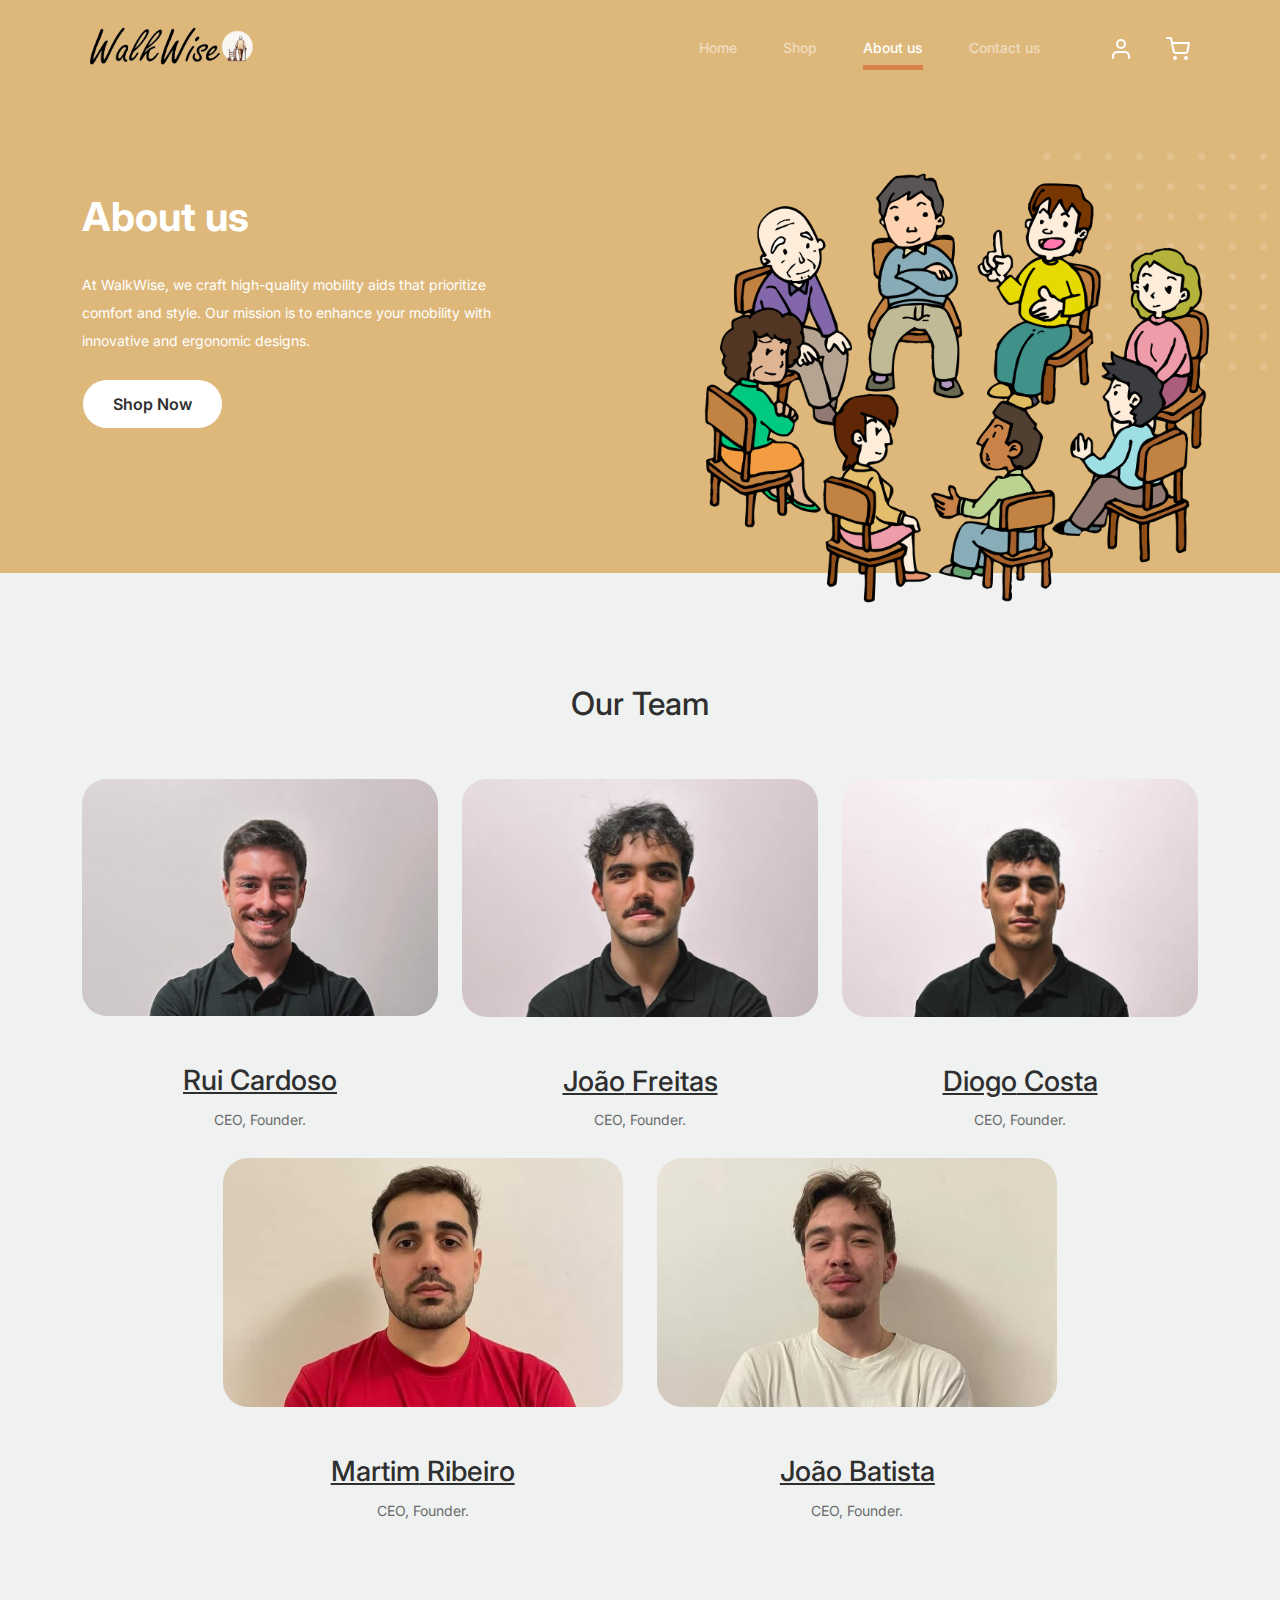
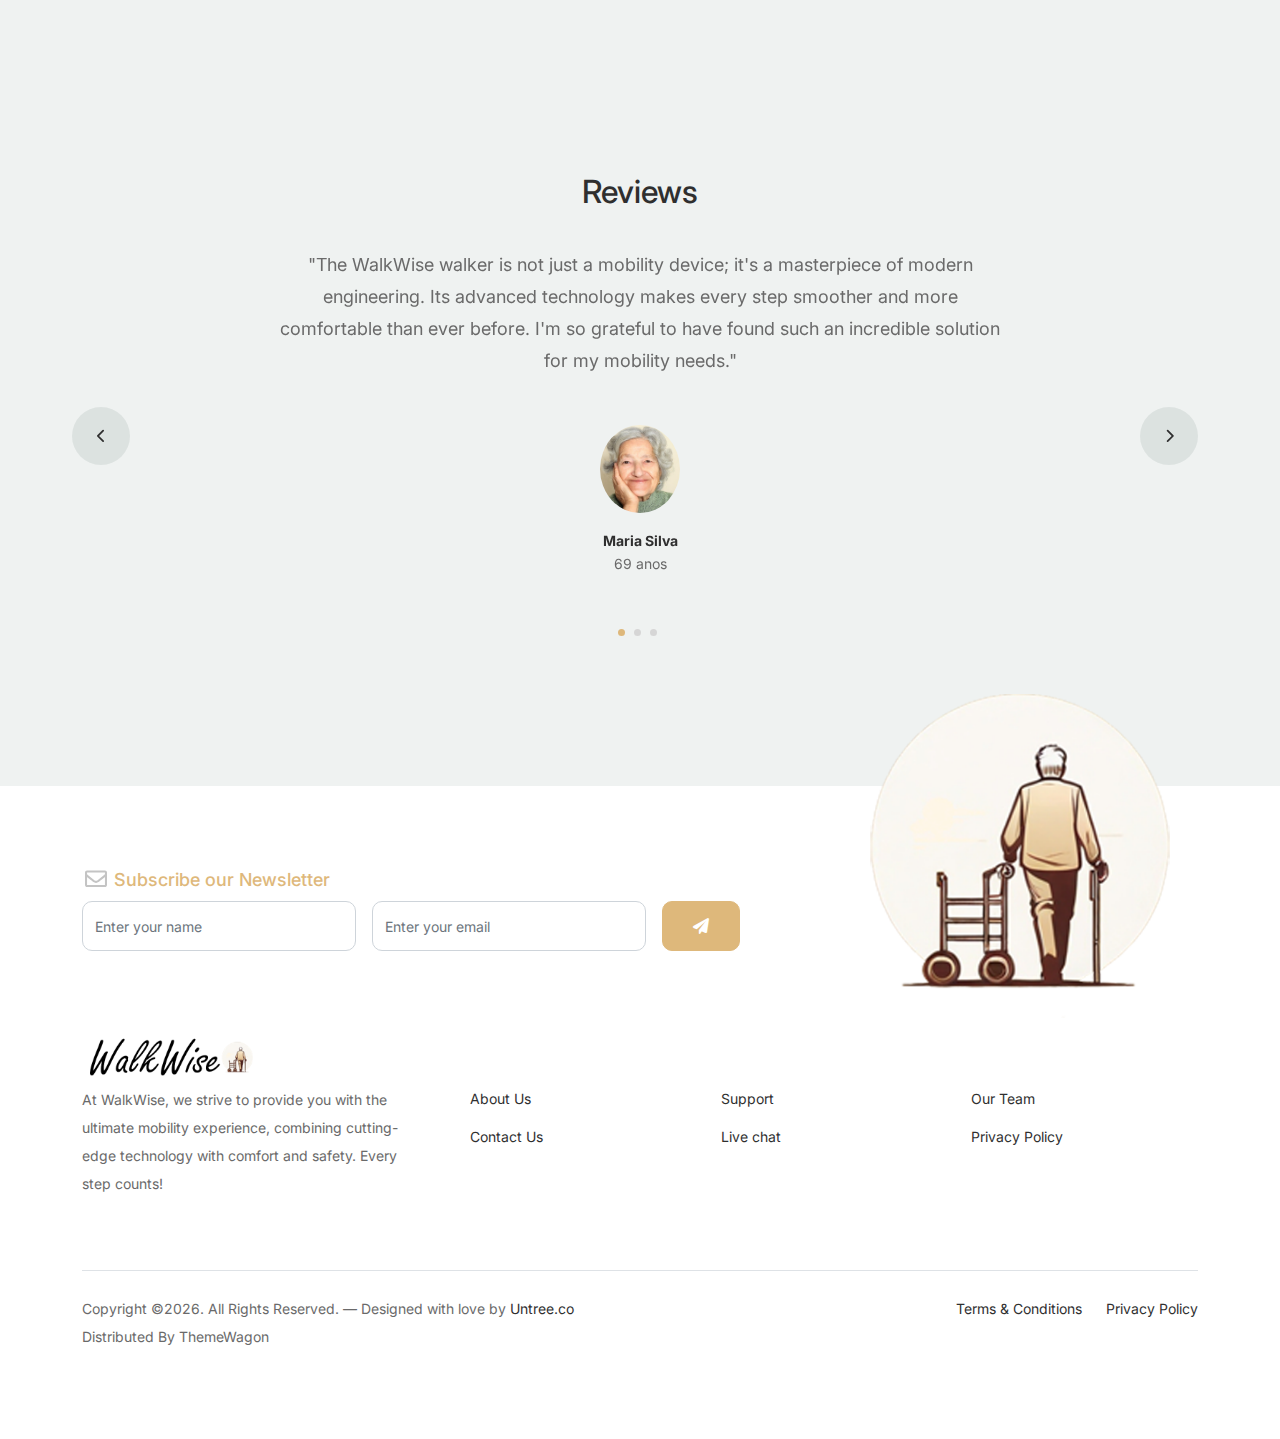
==== about.html @ 3a0f6b41 "All website code" ====
<!-- /*
* Bootstrap 5
* Template Name: Furni
* Template Author: Untree.co
* Template URI: https://untree.co/
* License: https://creativecommons.org/licenses/by/3.0/
*/ -->
<!doctype html>
<html lang="en">
<head>
  <meta charset="utf-8">
  <meta name="viewport" content="width=device-width, initial-scale=1, shrink-to-fit=no">
  <meta name="author" content="Untree.co">
  <link rel="shortcut icon" href="favicon.png">

  <meta name="description" content="" />
  <meta name="keywords" content="bootstrap, bootstrap4" />

		<!-- Bootstrap CSS -->
		<link href="css/bootstrap.min.css" rel="stylesheet">
		<link href="https://cdnjs.cloudflare.com/ajax/libs/font-awesome/6.0.0-beta3/css/all.min.css" rel="stylesheet">
		<link href="css/tiny-slider.css" rel="stylesheet">
		<link href="css/style.css" rel="stylesheet">
		<title>WalkWise</title>
	</head>

	<body>

		<!-- Start Header/Navigation -->
		<nav class="custom-navbar navbar navbar navbar-expand-md navbar-dark bg-dark" arial-label="Furni navigation bar">

			<div class="container">
				<a class="navbar-brand d-flex align-items-center" href="index.html">
					<img src="images/Logo_PEM_mini_sem_bg.png" class="navbar-brand-image img-fluid" style="max-width: 500px; height: 45px;" >
				</a>

				<button class="navbar-toggler" type="button" data-bs-toggle="collapse" data-bs-target="#navbarsFurni" aria-controls="navbarsFurni" aria-expanded="false" aria-label="Toggle navigation">
					<span class="navbar-toggler-icon"></span>
				</button>

				<div class="collapse navbar-collapse" id="navbarsFurni">
					<ul class="custom-navbar-nav navbar-nav ms-auto mb-2 mb-md-0">
						<li class="nav-item ">
							<a class="nav-link" href="index.html">Home</a>
						</li>
						<li><a class="nav-link" href="shop.html">Shop</a></li>
						<li class="active"><a class="nav-link" href="about.html">About us</a></li>
			
			
						<li><a class="nav-link" href="contact.html">Contact us</a></li>
					</ul>

					<ul class="custom-navbar-cta navbar-nav mb-2 mb-md-0 ms-5">
						<li><a class="nav-link" href="#"><img src="images/user.svg"></a></li>
						<li><a class="nav-link" href="cart.html"><img src="images/cart.svg"></a></li>
					</ul>
				</div>
			</div>
				
		</nav>
		<!-- End Header/Navigation -->

		<!-- Start Hero Section -->
			<div class="hero">
				<div class="container">
					<div class="row justify-content-between">
						<div class="col-lg-5">
							<div class="intro-excerpt">
								<h1>About us</h1>
								<p class="mb-4">At WalkWise, we craft high-quality mobility aids that prioritize comfort and style. Our mission is to enhance your mobility with innovative and ergonomic designs.</p>
								<p><a href="shop.html" class="btn btn-secondary me-2">Shop Now</a></p>
							</div>
						</div>
						<div class="col-lg-7">
							<div class="hero-img-wrap">
								<img src="images/pessoasaboutus.png" class="img-fluid" style="width: 550px; margin-left: 125px;">
							</div>
						</div>
					</div>
				</div>
			</div>
		<!-- End Hero Section -->

		

		<!-- Start Why Choose Us Section -->
		<!-- <div class="why-choose-section">
			<div class="container">
				<div class="row justify-content-between align-items-center">
					<div class="col-lg-6">
						<h2 class="section-title">Why Choose Us</h2>
						<p>Donec vitae odio quis nisl dapibus malesuada. Nullam ac aliquet velit. Aliquam vulputate velit imperdiet dolor tempor tristique.</p>

						<div class="row my-5">
							<div class="col-6 col-md-6">
								<div class="feature">
									<div class="icon">
										<img src="images/truck.svg" alt="Image" class="imf-fluid">
									</div>
									<h3>Tecnologia Avançada</h3>
									<p>Os nossos sistemas apresentam inovações para suporte superior e uso fácil.</p>
								</div>
							</div>

							<div class="col-6 col-md-6">
								<div class="feature">
									<div class="icon">
										<img src="images/bag.svg" alt="Image" class="imf-fluid">
									</div>
									<h3>Conforto Superior</h3>
									<p>Design ergonômico que garante máximo conforto e segurança em cada passo.</p>
								</div>
							</div>

							<div class="col-6 col-md-6">
								<div class="feature">
									<div class="icon">
										<img src="images/support.svg" alt="Image" class="imf-fluid">
									</div>
									<h3>Estilo e Elegância</h3>
									<p> Produtos com um acabamento sofisticado que combinam funcionalidade com estética.</p>
								</div>
							</div>

							<div class="col-6 col-md-6">
								<div class="feature">
									<div class="icon">
										<img src="images/return.svg" alt="Image" class="imf-fluid">
									</div>
									<h3>Qualidade e Durabilidade</h3>
									<p>Materiais de alta qualidade para garantir um produto duradouro e confiável.
									</p>
								</div>
							</div>

						</div>
					</div>

					<div class="col-lg-5">
						<div class="img-wrap">
							<img src="images/why-choose-us-img.jpg" alt="Image" class="img-fluid">
						</div>
					</div>

				</div> -->
			<!-- </div>
		</div> -->
		<!-- End Why Choose Us Section -->

		<!-- Start Team Section -->
		
		<div class="untree_co-section">
			<div class="container">

				<div class="row mb-5">
					<div class="col-lg-5 mx-auto text-center">
						<h2 class="section-title">Our Team</h2>
					</div>
				</div>

				<div class="row justify-content-center">

					<!-- Start Column 1 -->
					<div class="col-8 col-md-6 col-lg-4 mb-5 mb-md-0 text-center">
						<img src="images/members/cotrimteste.jpg" class="img-fluid mb-5" style="border-radius: 25px; width: 400px;">
						<h3 clas><a href="#"><span class="">Rui</span> Cardoso</a></h3>
						<span class="d-block position mb-4">CEO, Founder.</span>
					</div> 
					<!-- End Column 1 -->
				
					<!-- Start Column 2 -->
					<div class="col-8 col-md-6 col-lg-4 mb-5 mb-md-0 text-center">
						<img src="images/members/joaoteste.jpg" class="img-fluid mb-5" style="border-radius: 25px; width: 400px;  ">
						<h3 clas><a href="#"><span class="">João</span> Freitas</a></h3>
						<span class="d-block position mb-4">CEO, Founder.</span>
					</div> 
					<!-- End Column 2 -->
				
					<!-- Start Column 3 -->
					<div class="col-8 col-md-6 col-lg-4 mb-5 mb-md-0 text-center">
						<img src="images/members/bernardoteste.jpg" class="img-fluid mb-5" style="border-radius: 25px; width: 400px;  ">
						<h3 clas><a href="#"><span class="">Diogo</span> Costa</a></h3>
						<span class="d-block position mb-4">CEO, Founder.</span>
					</div>
					<!-- End Column 3 -->
				
				</div>
				
					<!-- End Column 3 -->

					<!-- Start Column 4 -->
					<!-- <div class="col-12 col-md-6 col-lg-3 mb-5 mb-md-0">
						<img src="images/person_4.jpg" class="img-fluid mb-5">

						<h3 clas><a href="#"><span class="">Kathryn</span> Ryan</a></h3>
            <span class="d-block position mb-4">CEO, Founder, Atty.</span>
            <p>Separated they live in.
            Separated they live in Bookmarksgrove right at the coast of the Semantics, a large language ocean.</p>
            <p class="mb-0"><a href="#" class="more dark">Learn More <span class="icon-arrow_forward"></span></a></p> -->

          
					</div> 
					<div class="row justify-content-center">

						<!-- Start Column 1 -->
						<div class="col-8 col-md-6 col-lg-4 mb-5 mb-md-0 text-center">
							<img src="images/members/martinateste2.jpg" class="img-fluid mb-5" style="border-radius: 25px;width: 400px;">
							<h3 clas><a href="#"><span class="">Martim</span> Ribeiro</a></h3>
							<span class="d-block position mb-4">CEO, Founder.</span>
						</div> 
						<!-- End Column 1 -->
					
						<!-- Start Column 2 -->
						<div class="col-8 col-md-6 col-lg-4 mb-5 mb-md-0 text-center">
							<img src="images/members/batistateste.jpg" class="img-fluid mb-5" style="border-radius: 25px;width: 400px;">
							<h3 clas><a href="#"><span class="">João</span> Batista</a></h3>
							<span class="d-block position mb-4">CEO, Founder.</span>
						</div>
						<!-- End Column 2 -->
					
					</div>
			</div>
		</div>
		<!-- End Team Section -->

		

		<!-- Start Testimonial Slider -->
		<div class="testimonial-section before-footer-section">
			<div class="container">
				<div class="row">
					<div class="col-lg-7 mx-auto text-center">
						<h2 class="section-title">Reviews</h2>
					</div>
				</div>

				<div class="row justify-content-center">
					<div class="col-lg-12">
						<div class="testimonial-slider-wrap text-center">

							<div id="testimonial-nav">
								<span class="prev" data-controls="prev"><span class="fa fa-chevron-left"></span></span>
								<span class="next" data-controls="next"><span class="fa fa-chevron-right"></span></span>
							</div>

							<div class="testimonial-slider">
								
								<div class="item">
									<div class="row justify-content-center">
										<div class="col-lg-8 mx-auto">

											<div class="testimonial-block text-center">
												<blockquote class="mb-5">
													
													<p>"The WalkWise walker is not just a mobility device; it's a masterpiece of modern engineering. Its advanced technology makes every step smoother and more comfortable than ever before. I'm so grateful to have found such an incredible solution for my mobility needs."</p>
												</blockquote>

												<div class="author-info">
													<div class="author-pic">
														<img src="images/senhora1test.jpg" alt="Maria Jones" class="img-fluid">
													</div>
													<h3 class="font-weight-bold">Maria Silva</h3>
													<span class="position d-block mb-3">69 anos</span>
												</div>
											</div>

										</div>
									</div>
								</div> 
								<!-- END item -->

								<div class="item">
									<div class="row justify-content-center">
										<div class="col-lg-8 mx-auto">

											<div class="testimonial-block text-center">
												<blockquote class="mb-5">
													<p>&ldquo;As someone who values quality and design, the WalkWise walker has surpassed all my expectations. It's sturdy, stylish, and incredibly functional. I'm truly impressed by the attention to detail and sophistication of this product.&rdquo;</p>
												</blockquote>

												<div class="author-info">
													<div class="author-pic">
														<img src="images/carlostestemunho.png" alt="Maria Jones" class="img-fluid">
													</div>
													<h3 class="font-weight-bold">Carlos Oliveira</h3>
													<span class="position d-block mb-3">75 anos</span>
												</div>
											</div>

										</div>
									</div>
								</div> 
								<!-- END item -->

								<div class="item">
									<div class="row justify-content-center">
										<div class="col-lg-8 mx-auto">

											<div class="testimonial-block text-center">
												<blockquote class="mb-5">
													<p>&ldquo;I purchased the WalkWise walker for my mother and I'm amazed by its advanced technology. Not only is it incredibly comfortable, but it also provides me with an unparalleled sense of security. Now I can enjoy our daily walks without any worries. Thank you, WalkWise!&rdquo;</p>
												</blockquote>

												<div class="author-info">
													<div class="author-pic">
														<img src="images/Elegant Female_edited.jpg" alt="Maria Jones" class="img-fluid">
													</div>
													<h3 class="font-weight-bold">Ana Rodrigues</h3>
													<span class="position d-block mb-3">45 anos</span>
												</div>
											</div>

										</div>
									</div>
								</div> 
								<!-- END item -->

							</div>

						</div>
					</div>
				</div>
			</div>
		</div>
		<!-- End Testimonial Slider -->

		

		<!-- Start Footer Section -->
		<footer class="footer-section">
			<div class="container relative">

				<div class="sofa-img">
					<img src="images/logo imagem.png" alt="Image" class="img-fluid" style="width: 100%; height: auto;">
				  </div>
				  

				<div class="row">
					<div class="col-lg-8">
						<div class="subscription-form">
							<h3 class="d-flex align-items-center"><span class="me-1"><img src="images/envelope-outline.svg" alt="Image" class="img-fluid"></span><span>Subscribe our Newsletter</span></h3>

							<form action="#" class="row g-3">
								<div class="col-auto">
									<input type="text" class="form-control" placeholder="Enter your name">
								</div>
								<div class="col-auto">
									<input type="email" class="form-control" placeholder="Enter your email">
								</div>
								<div class="col-auto">
									<button class="btn btn-primary">
										<span class="fa fa-paper-plane"></span>
									</button>
								</div>
							</form>

						</div>
					</div>
				</div>

				<div class="row g-5 mb-5">
					<div class="col-lg-4" >
						<a class="navbar-brand d-flex align-items-center" href="index.html">
							<img src="images/Logo_PEM_mini_sem_bg.png" class="navbar-brand-image img-fluid" style="max-width: 500px; height: 45px;" >
						</a>
						<p class="mb-4">
							At WalkWise, we strive to provide you with the ultimate mobility experience, combining cutting-edge technology with comfort and safety. Every step counts!</p>

						<!-- <ul class="list-unstyled custom-social">
							<li><a href="#"><span class="fa fa-brands fa-facebook-f"></span></a></li>
							<li><a href="#"><span class="fa fa-brands fa-twitter"></span></a></li>
							<li><a href="#"><span class="fa fa-brands fa-instagram"></span></a></li>
							<li><a href="#"><span class="fa fa-brands fa-linkedin"></span></a></li>
						</ul> -->
					</div>

					<div class="col-lg-8">
						<div class="row links-wrap">
							<div class="col-6 col-sm-6 col-md-4">
								<ul class="list-unstyled">
									<li><a href="#">About Us</a></li>
								
							
									<li><a href="#">Contact Us</a></li>
								</ul>
							</div>

							<div class="col-6 col-sm-6 col-md-4">
								<ul class="list-unstyled">
									<li><a href="#">Support</a></li>
								
									<li><a href="#">Live chat</a></li>
								</ul>
							</div>

							<div class="col-6 col-sm-6 col-md-4">
								<ul class="list-unstyled">
									
									<li><a href="#">Our Team</a></li>
							
									<li><a href="#">Privacy Policy</a></li>
								</ul>
							</div>

							
						</div>
					</div>

				</div>
				<div class="border-top copyright">
					<div class="row pt-4">
						<div class="col-lg-6">
							<p class="mb-2 text-center text-lg-start">Copyright &copy;<script>document.write(new Date().getFullYear());</script>. All Rights Reserved. &mdash; Designed with love by <a href="https://untree.co">Untree.co</a> Distributed By <a hreff="https://themewagon.com">ThemeWagon</a>  <!-- License information: https://untree.co/license/ -->
            </p>
						</div>

						<div class="col-lg-6 text-center text-lg-end">
							<ul class="list-unstyled d-inline-flex ms-auto">
								<li class="me-4"><a href="#">Terms &amp; Conditions</a></li>
								<li><a href="#">Privacy Policy</a></li>
							</ul>
						</div>

					</div>
				</div>

			</div>
		</footer>
		<!-- End Footer Section -->	


		<script src="js/bootstrap.bundle.min.js"></script>
		<script src="js/tiny-slider.js"></script>
		<script src="js/custom.js"></script>
	</body>

</html>
---- css/tiny-slider.css ----
.tns-outer{padding:0 !important}.tns-outer [hidden]{display:none !important}.tns-outer [aria-controls],.tns-outer [data-action]{cursor:pointer}.tns-slider{-webkit-transition:all 0s;-moz-transition:all 0s;transition:all 0s}.tns-slider>.tns-item{-webkit-box-sizing:border-box;-moz-box-sizing:border-box;box-sizing:border-box}.tns-horizontal.tns-subpixel{white-space:nowrap}.tns-horizontal.tns-subpixel>.tns-item{display:inline-block;vertical-align:top;white-space:normal}.tns-horizontal.tns-no-subpixel:after{content:'';display:table;clear:both}.tns-horizontal.tns-no-subpixel>.tns-item{float:left}.tns-horizontal.tns-carousel.tns-no-subpixel>.tns-item{margin-right:-100%}.tns-no-calc{position:relative;left:0}.tns-gallery{position:relative;left:0;min-height:1px}.tns-gallery>.tns-item{position:absolute;left:-100%;-webkit-transition:transform 0s, opacity 0s;-moz-transition:transform 0s, opacity 0s;transition:transform 0s, opacity 0s}.tns-gallery>.tns-slide-active{position:relative;left:auto !important}.tns-gallery>.tns-moving{-webkit-transition:all 0.25s;-moz-transition:all 0.25s;transition:all 0.25s}.tns-autowidth{display:inline-block}.tns-lazy-img{-webkit-transition:opacity 0.6s;-moz-transition:opacity 0.6s;transition:opacity 0.6s;opacity:0.6}.tns-lazy-img.tns-complete{opacity:1}.tns-ah{-webkit-transition:height 0s;-moz-transition:height 0s;transition:height 0s}.tns-ovh{overflow:hidden}.tns-visually-hidden{position:absolute;left:-10000em}.tns-transparent{opacity:0;visibility:hidden}.tns-fadeIn{opacity:1;filter:alpha(opacity=100);z-index:0}.tns-normal,.tns-fadeOut{opacity:0;filter:alpha(opacity=0);z-index:-1}.tns-vpfix{white-space:nowrap}.tns-vpfix>div,.tns-vpfix>li{display:inline-block}.tns-t-subp2{margin:0 auto;width:310px;position:relative;height:10px;overflow:hidden}.tns-t-ct{width:2333.3333333%;width:-webkit-calc(100% * 70 / 3);width:-moz-calc(100% * 70 / 3);width:calc(100% * 70 / 3);position:absolute;right:0}.tns-t-ct:after{content:'';display:table;clear:both}.tns-t-ct>div{width:1.4285714%;width:-webkit-calc(100% / 70);width:-moz-calc(100% / 70);width:calc(100% / 70);height:10px;float:left}

/*# sourceMappingURL=sourcemaps/tiny-slider.css.map */
---- css/style.css ----
/*
* Template Name: UntreeStore
* Template Author: Untree.co
* Author URI: https://untree.co/
* License: https://creativecommons.org/licenses/by/3.0/
*/
@import url("https://fonts.googleapis.com/css2?family=Inter:wght@400;500;600;700;800&display=swap");
body {
  overflow-x: hidden;
  position: relative; }

body {
  font-family: "Inter", sans-serif;
  font-weight: 400;
  line-height: 28px;
  color: #6a6a6a;
  font-size: 14px;
  background-color: #eff2f1; }

a {
  text-decoration: none;
  -webkit-transition: .3s all ease;
  -o-transition: .3s all ease;
  transition: .3s all ease;
  color: #2f2f2f;
  text-decoration: underline; }
  a:hover {
    color: #2f2f2f;
    text-decoration: none; }
  a.more {
    font-weight: 600; }

.custom-navbar {
  background: #DEB87B !important;
  padding-top: 20px;
  padding-bottom: 20px; }
  .custom-navbar .navbar-brand {
    font-size: 32px;
    font-weight: 600; }
    .custom-navbar .navbar-brand > span {
      opacity: .4; }
  .custom-navbar .navbar-toggler {
    border-color: transparent; }
    .custom-navbar .navbar-toggler:active, .custom-navbar .navbar-toggler:focus {
      -webkit-box-shadow: none;
      box-shadow: none;
      outline: none; }
  @media (min-width: 992px) {
    .custom-navbar .custom-navbar-nav li {
      margin-left: 15px;
      margin-right: 15px; } }
  .custom-navbar .custom-navbar-nav li a {
    font-weight: 500;
    color: #ffffff !important;
    opacity: .5;
    -webkit-transition: .3s all ease;
    -o-transition: .3s all ease;
    transition: .3s all ease;
    position: relative; }
    @media (min-width: 768px) {
      .custom-navbar .custom-navbar-nav li a:before {
        content: "";
        position: absolute;
        bottom: 0;
        left: 8px;
        right: 8px;
        background: #D98248;
        height: 5px;
        opacity: 1;
        visibility: visible;
        width: 0;
        -webkit-transition: .15s all ease-out;
        -o-transition: .15s all ease-out;
        transition: .15s all ease-out; } }
    .custom-navbar .custom-navbar-nav li a:hover {
      opacity: 1; }
      .custom-navbar .custom-navbar-nav li a:hover:before {
        width: calc(100% - 16px); }
  .custom-navbar .custom-navbar-nav li.active a {
    opacity: 1; }
    .custom-navbar .custom-navbar-nav li.active a:before {
      width: calc(100% - 16px); }
  .custom-navbar .custom-navbar-cta {
    margin-left: 0 !important;
    -webkit-box-orient: horizontal;
    -webkit-box-direction: normal;
    -ms-flex-direction: row;
    flex-direction: row; }
    @media (min-width: 768px) {
      .custom-navbar .custom-navbar-cta {
        margin-left: 40px !important; } }
    .custom-navbar .custom-navbar-cta li {
      margin-left: 0px;
      margin-right: 0px; }
      .custom-navbar .custom-navbar-cta li:first-child {
        margin-right: 20px; }

.hero {
  background: #DEB87B;
  padding: calc(4rem - 30px) 0 0rem 0; }
  @media (min-width: 768px) {
    .hero {
      padding: calc(4rem - 30px) 0 4rem 0; } }
  @media (min-width: 992px) {
    .hero {
      padding: calc(8rem - 30px) 0 8rem 0; } }
  .hero .intro-excerpt {
    position: relative;
    z-index: 4; }
    @media (min-width: 992px) {
      .hero .intro-excerpt {
        max-width: 450px; } }
  .hero h1 {
    font-weight: 700;
    color: #ffffff;
    margin-bottom: 30px; }
    @media (min-width: 1400px) {
      .hero h1 {
        font-size: 54px; } }
  .hero p {
    color: #ffffff;
  }
    /* margin-botom: 30px;  */
  .hero .hero-img-wrap {
    position: relative; }
    .hero .hero-img-wrap img {
      position: relative;
      top: 0px;
      right: 0px;
      z-index: 2;
      max-width: 780px;
      left: -20px; }
      @media (min-width: 768px) {
        .hero .hero-img-wrap img {
          right: 0px;
          left: -100px; } }
      @media (min-width: 992px) {
        .hero .hero-img-wrap img {
          left: 0px;
          top: -80px;
          position: absolute;
          right: -50px; } }
      @media (min-width: 1200px) {
        .hero .hero-img-wrap img {
          left: 0px;
          top: -80px;
          right: -100px; } }
    .hero .hero-img-wrap:after {
      content: "";
      position: absolute;
      width: 255px;
      height: 217px;
      background-image: url("../images/dots-light.svg");
      background-size: contain;
      background-repeat: no-repeat;
      right: -100px;
      top: -0px; }
      @media (min-width: 1200px) {
        .hero .hero-img-wrap:after {
          top: -40px; } }

.btn {
  font-weight: 600;
  padding: 12px 30px;
  border-radius: 30px;
  color: #ffffff;
  background: #2f2f2f;
  border-color: #2f2f2f; }
  .btn:hover {
    color: #ffffff;
    background: #222222;
    border-color: #222222; }
  .btn:active, .btn:focus {
    outline: none !important;
    -webkit-box-shadow: none;
    box-shadow: none; }
  .btn.btn-primary {
    background: #DEB87B;
    border-color: #DEB87B; }
    .btn.btn-primary:hover {
      background: #D98248;
      border-color: #D98248; }
  .btn.btn-secondary {
    color: #2f2f2f;
    background: #ffffff;
    border-color: #DEB87B; }
    .btn.btn-secondary:hover {
      background: #D98248;
      border-color: #D98248; }
  .btn.btn-white-outline {
    background: transparent;
    border-width: 2px;
    border-color: rgba(255, 255, 255, 0.3); }
    .btn.btn-white-outline:hover {
      border-color: white;
      color: #ffffff; }

.section-title {
  color: #2f2f2f; }

  .product-section {
    padding: 7rem 0; 
  }
  
  .product-section .product-item {
    text-align: center;
    text-decoration: none;
    display: block;
    position: relative;
    padding-bottom: 50px;
    cursor: pointer; 
  }
  
  .product-section .product-item .product-thumbnail {
    margin-bottom: 30px;
    position: relative;
    top: 0;
    -webkit-transition: .3s all ease;
    -o-transition: .3s all ease;
    transition: .3s all ease; 
  }
  
  .product-section .product-item h3 {
    font-weight: 600;
    font-size: 16px; 
  }
  
  .product-section .product-item strong {
    font-weight: 800 !important;
    font-size: 18px !important; 
  }
  
  .product-section .product-item h3, .product-section .product-item strong {
    color: #2f2f2f;
    text-decoration: none; 
  }
  
  .product-section .product-item .icon-cross {
    position: absolute;
    width: 35px;
    height: 35px;
    display: inline-block;
    background: #2f2f2f;
    bottom: 15px;
    left: 50%;
    -webkit-transform: translateX(-50%);
    -ms-transform: translateX(-50%);
    transform: translateX(-50%);
    margin-bottom: -17.5px;
    border-radius: 50%;
    opacity: 0;
    visibility: hidden;
    -webkit-transition: .3s all ease;
    -o-transition: .3s all ease;
    transition: .3s all ease; 
  }
  
  .product-section .product-item .icon-cross img {
    position: absolute;
    left: 50%;
    top: 50%;
    -webkit-transform: translate(-50%, -50%);
    -ms-transform: translate(-50%, -50%);
    transform: translate(-50%, -50%); 
  }
  
  .product-section .product-item:before {
    bottom: 0;
    left: 0;
    right: 0;
    position: absolute;
    content: "";
    background: #dce5e4;
    height: 0%;
    z-index: -1;
    border-radius: 10px;
    -webkit-transition: .3s all ease;
    -o-transition: .3s all ease;
    transition: .3s all ease; 
  }
  
  .product-section .product-item:hover .product-thumbnail {
    top: -25px; 
  }
  
  .product-section .product-item:hover .icon-cross {
    bottom: 0;
    opacity: 1;
    visibility: visible; 
  }
  
  .product-section .product-item:hover:before {
    height: 70%;
    background: rgba(222, 184, 123, 0.8); /* 80% transparency */
  }
  
  
  
  

.why-choose-section {
  padding: 7rem 0; }
  .why-choose-section .img-wrap {
    position: relative; }
    .why-choose-section .img-wrap:before {
      position: absolute;
      content: "";
      width: 255px;
      height: 217px;
      background-image: url("../images/dots-yellow.svg");
      background-repeat: no-repeat;
      background-size: contain;
      -webkit-transform: translate(-40%, -40%);
      -ms-transform: translate(-40%, -40%);
      transform: translate(-40%, -40%);
      z-index: -1; }
    .why-choose-section .img-wrap img {
      border-radius: 20px; }

.feature {
  margin-bottom: 30px; }
  .feature .icon {
    display: inline-block;
    position: relative;
    margin-bottom: 20px; }
    .feature .icon:before {
      content: "";
      width: 33px;
      height: 33px;
      position: absolute;
      background: rgba(59, 93, 80, 0.2);
      border-radius: 50%;
      right: -8px;
      bottom: 0; }
  .feature h3 {
    font-size: 14px;
    color: #2f2f2f; }
  .feature p {
    font-size: 14px;
    line-height: 22px;
    color: #6a6a6a; }

.we-help-section {
  padding: 7rem 0; }
  .we-help-section .imgs-grid {
    display: -ms-grid;
    display: grid;
    /* -ms-grid-columns: (1fr)[27]; */
    grid-template-columns: repeat(27, 1fr);
    position: relative; }
    .we-help-section .imgs-grid:before {
      position: absolute;
      content: "";
      width: 255px;
      height: 217px;
      background-image: url("../images/dots-green.svg");
      background-size: contain;
      background-repeat: no-repeat;
      -webkit-transform: translate(-40%, -40%);
      -ms-transform: translate(-40%, -40%);
      transform: translate(-40%, -40%);
      z-index: -1; }
    .we-help-section .imgs-grid .grid {
      position: relative; }
      .we-help-section .imgs-grid .grid img {
        border-radius: 20px;
        max-width: 100%; }
      .we-help-section .imgs-grid .grid.grid-1 {
        -ms-grid-column: 1;
        -ms-grid-column-span: 18;
        grid-column: 1 / span 18;
        -ms-grid-row: 1;
        -ms-grid-row-span: 27;
        grid-row: 1 / span 27; }
      .we-help-section .imgs-grid .grid.grid-2 {
        -ms-grid-column: 19;
        -ms-grid-column-span: 27;
        grid-column: 19 / span 27;
        -ms-grid-row: 1;
        -ms-grid-row-span: 5;
        grid-row: 1 / span 5;
        padding-left: 20px; }
      .we-help-section .imgs-grid .grid.grid-3 {
        -ms-grid-column: 14;
        -ms-grid-column-span: 16;
        grid-column: 14 / span 16;
        -ms-grid-row: 6;
        -ms-grid-row-span: 27;
        grid-row: 6 / span 27;
        padding-top: 20px; }

.custom-list {
  width: 100%; }
  .custom-list li {
    display: inline-block;
    width: calc(50% - 20px);
    margin-bottom: 12px;
    line-height: 1.5;
    position: relative;
    padding-left: 20px; }
    .custom-list li:before {
      content: "";
      width: 8px;
      height: 8px;
      border-radius: 50%;
      border: 2px solid #DEB87B;
      position: absolute;
      left: 0;
      top: 8px; }

.popular-product {
  padding: 0 0 7rem 0; }
  .popular-product .product-item-sm h3 {
    font-size: 14px;
    font-weight: 700;
    color: #2f2f2f; }
  .popular-product .product-item-sm a {
    text-decoration: none;
    color: #2f2f2f;
    -webkit-transition: .3s all ease;
    -o-transition: .3s all ease;
    transition: .3s all ease; }
    .popular-product .product-item-sm a:hover {
      color: #DEB87B; }
  .popular-product .product-item-sm p {
    line-height: 1.4;
    margin-bottom: 10px;
    font-size: 14px; }
  .popular-product .product-item-sm .thumbnail {
    margin-right: 10px;
    -webkit-box-flex: 0;
    -ms-flex: 0 0 120px;
    flex: 0 0 120px;
    position: relative; }
    .popular-product .product-item-sm .thumbnail:before {
      content: "";
      position: absolute;
      border-radius: 20px;
      background: #dce5e4;
      width: 98px;
      height: 98px;
      top: 50%;
      left: 50%;
      -webkit-transform: translate(-50%, -50%);
      -ms-transform: translate(-50%, -50%);
      transform: translate(-50%, -50%);
      z-index: -1; }

.testimonial-section {
  padding: 3rem 0 7rem 0; }

.testimonial-slider-wrap {
  position: relative; }
  .testimonial-slider-wrap .tns-inner {
    padding-top: 30px; }
  .testimonial-slider-wrap .item .testimonial-block blockquote {
    font-size: 16px; }
    @media (min-width: 768px) {
      .testimonial-slider-wrap .item .testimonial-block blockquote {
        line-height: 32px;
        font-size: 18px; } }
  .testimonial-slider-wrap .item .testimonial-block .author-info .author-pic {
    margin-bottom: 20px; }
    .testimonial-slider-wrap .item .testimonial-block .author-info .author-pic img {
      max-width: 80px;
      border-radius: 50%; }
  .testimonial-slider-wrap .item .testimonial-block .author-info h3 {
    font-size: 14px;
    font-weight: 700;
    color: #2f2f2f;
    margin-bottom: 0; }
  .testimonial-slider-wrap #testimonial-nav {
    position: absolute;
    top: 50%;
    z-index: 99;
    width: 100%;
    display: none; }
    @media (min-width: 768px) {
      .testimonial-slider-wrap #testimonial-nav {
        display: block; } }
    .testimonial-slider-wrap #testimonial-nav > span {
      cursor: pointer;
      position: absolute;
      width: 58px;
      height: 58px;
      line-height: 58px;
      border-radius: 50%;
      background: rgba(59, 93, 80, 0.1);
      color: #2f2f2f;
      -webkit-transition: .3s all ease;
      -o-transition: .3s all ease;
      transition: .3s all ease; }
      .testimonial-slider-wrap #testimonial-nav > span:hover {
        background: #DEB87B;
        color: #ffffff; }
    .testimonial-slider-wrap #testimonial-nav .prev {
      left: -10px; }
    .testimonial-slider-wrap #testimonial-nav .next {
      right: 0; }
  .testimonial-slider-wrap .tns-nav {
    position: absolute;
    bottom: -50px;
    left: 50%;
    -webkit-transform: translateX(-50%);
    -ms-transform: translateX(-50%);
    transform: translateX(-50%); }
    .testimonial-slider-wrap .tns-nav button {
      background: none;
      border: none;
      display: inline-block;
      position: relative;
      width: 0 !important;
      height: 7px !important;
      margin: 2px; }
      .testimonial-slider-wrap .tns-nav button:active, .testimonial-slider-wrap .tns-nav button:focus, .testimonial-slider-wrap .tns-nav button:hover {
        outline: none;
        -webkit-box-shadow: none;
        box-shadow: none;
        background: none; }
      .testimonial-slider-wrap .tns-nav button:before {
        display: block;
        width: 7px;
        height: 7px;
        left: 0;
        top: 0;
        position: absolute;
        content: "";
        border-radius: 50%;
        -webkit-transition: .3s all ease;
        -o-transition: .3s all ease;
        transition: .3s all ease;
        background-color: #d6d6d6; }
      .testimonial-slider-wrap .tns-nav button:hover:before, .testimonial-slider-wrap .tns-nav button.tns-nav-active:before {
        background-color: #DEB87B; }

.before-footer-section {
  padding: 7rem 0 12rem 0 !important; }

.blog-section {
  padding: 7rem 0 12rem 0; }
  .blog-section .post-entry a {
    text-decoration: none; }
  .blog-section .post-entry .post-thumbnail {
    display: block;
    margin-bottom: 20px; }
    .blog-section .post-entry .post-thumbnail img {
      border-radius: 20px;
      -webkit-transition: .3s all ease;
      -o-transition: .3s all ease;
      transition: .3s all ease; }
  .blog-section .post-entry .post-content-entry {
    padding-left: 15px;
    padding-right: 15px; }
    .blog-section .post-entry .post-content-entry h3 {
      font-size: 16px;
      margin-bottom: 0;
      font-weight: 600;
      margin-bottom: 7px; }
    .blog-section .post-entry .post-content-entry .meta {
      font-size: 14px; }
      .blog-section .post-entry .post-content-entry .meta a {
        font-weight: 600; }
  .blog-section .post-entry:hover .post-thumbnail img, .blog-section .post-entry:focus .post-thumbnail img {
    opacity: .7; }

.footer-section {
  padding: 80px 0;
  background: #ffffff; }
  .footer-section .relative {
    position: relative; }
  .footer-section a {
    text-decoration: none;
    color: #2f2f2f;
    -webkit-transition: .3s all ease;
    -o-transition: .3s all ease;
    transition: .3s all ease; }
    .footer-section a:hover {
      color: rgba(47, 47, 47, 0.5); }
  .footer-section .subscription-form {
    margin-bottom: 40px;
    position: relative;
    z-index: 2;
    margin-top: 100px; }
    @media (min-width: 992px) {
      .footer-section .subscription-form {
        margin-top: 0px;
        margin-bottom: 80px; } }
    .footer-section .subscription-form h3 {
      font-size: 18px;
      font-weight: 500;
      color: #DEB87B; }
    .footer-section .subscription-form .form-control {
      height: 50px;
      border-radius: 10px;
      font-family: "Inter", sans-serif; }
      .footer-section .subscription-form .form-control:active, .footer-section .subscription-form .form-control:focus {
        outline: none;
        -webkit-box-shadow: none;
        box-shadow: none;
        border-color: #DEB87B;
        -webkit-box-shadow: 0 1px 4px 0 rgba(0, 0, 0, 0.2);
        box-shadow: 0 1px 4px 0 rgba(0, 0, 0, 0.2); }
      .footer-section .subscription-form .form-control::-webkit-input-placeholder {
        font-size: 14px; }
      .footer-section .subscription-form .form-control::-moz-placeholder {
        font-size: 14px; }
      .footer-section .subscription-form .form-control:-ms-input-placeholder {
        font-size: 14px; }
      .footer-section .subscription-form .form-control:-moz-placeholder {
        font-size: 14px; }
    .footer-section .subscription-form .btn {
      border-radius: 10px !important; }
  .footer-section .sofa-img {
    position: absolute;
    top: -200px;
    z-index: 1;
    right: 0; }
    .footer-section .sofa-img img {
      max-width: 380px; }
  .footer-section .links-wrap {
    margin-top: 0px; }
    @media (min-width: 992px) {
      .footer-section .links-wrap {
        margin-top: 54px; } }
    .footer-section .links-wrap ul li {
      margin-bottom: 10px; }
  .footer-section .footer-logo-wrap .footer-logo {
    font-size: 32px;
    font-weight: 500;
    text-decoration: none;
    color: #DEB87B; }
  .footer-section .custom-social li {
    margin: 2px;
    display: inline-block; }
    .footer-section .custom-social li a {
      width: 40px;
      height: 40px;
      text-align: center;
      line-height: 40px;
      display: inline-block;
      background: #dce5e4;
      color: #DEB87B;
      border-radius: 50%; }
      .footer-section .custom-social li a:hover {
        background: #DEB87B;
        color: #ffffff; }
  .footer-section .border-top {
    border-color: #dce5e4; }
    .footer-section .border-top.copyright {
      font-size: 14px !important; }

.untree_co-section {
  padding: 7rem 0; }

.form-control {
  height: 50px;
  border-radius: 10px;
  font-family: "Inter", sans-serif; }
  .form-control:active, .form-control:focus {
    outline: none;
    -webkit-box-shadow: none;
    box-shadow: none;
    border-color: #DEB87B;
    -webkit-box-shadow: 0 1px 4px 0 rgba(0, 0, 0, 0.2);
    box-shadow: 0 1px 4px 0 rgba(0, 0, 0, 0.2); }
  .form-control::-webkit-input-placeholder {
    font-size: 14px; }
  .form-control::-moz-placeholder {
    font-size: 14px; }
  .form-control:-ms-input-placeholder {
    font-size: 14px; }
  .form-control:-moz-placeholder {
    font-size: 14px; }

.service {
  line-height: 1.5; }
  .service .service-icon {
    border-radius: 10px;
    -webkit-box-flex: 0;
    -ms-flex: 0 0 50px;
    flex: 0 0 50px;
    height: 50px;
    line-height: 50px;
    text-align: center;
    background: #DEB87B;
    margin-right: 20px;
    color: #ffffff; }

textarea {
  height: auto !important; }

.site-blocks-table {
  overflow: auto; }
  .site-blocks-table .product-thumbnail {
    width: 200px; }
  .site-blocks-table .btn {
    padding: 2px 10px; }
  .site-blocks-table thead th {
    padding: 30px;
    text-align: center;
    border-width: 0px !important;
    vertical-align: middle;
    color: rgba(0, 0, 0, 0.8);
    font-size: 18px; }
  .site-blocks-table td {
    padding: 20px;
    text-align: center;
    vertical-align: middle;
    color: rgba(0, 0, 0, 0.8); }
  .site-blocks-table tbody tr:first-child td {
    border-top: 1px solid #DEB87B !important; }
  .site-blocks-table .btn {
    background: none !important;
    color: #000000;
    border: none;
    height: auto !important; }

.site-block-order-table th {
  border-top: none !important;
  border-bottom-width: 1px !important; }

.site-block-order-table td, .site-block-order-table th {
  color: #000000; }

.couponcode-wrap input {
  border-radius: 10px !important; }

.text-primary {
  color: #DEB87B!important; }

.thankyou-icon {
  position: relative;
  color: #DEB87B; }
  .thankyou-icon:before {
    position: absolute;
    content: "";
    width: 50px;
    height: 50px;
    border-radius: 50%;
    }
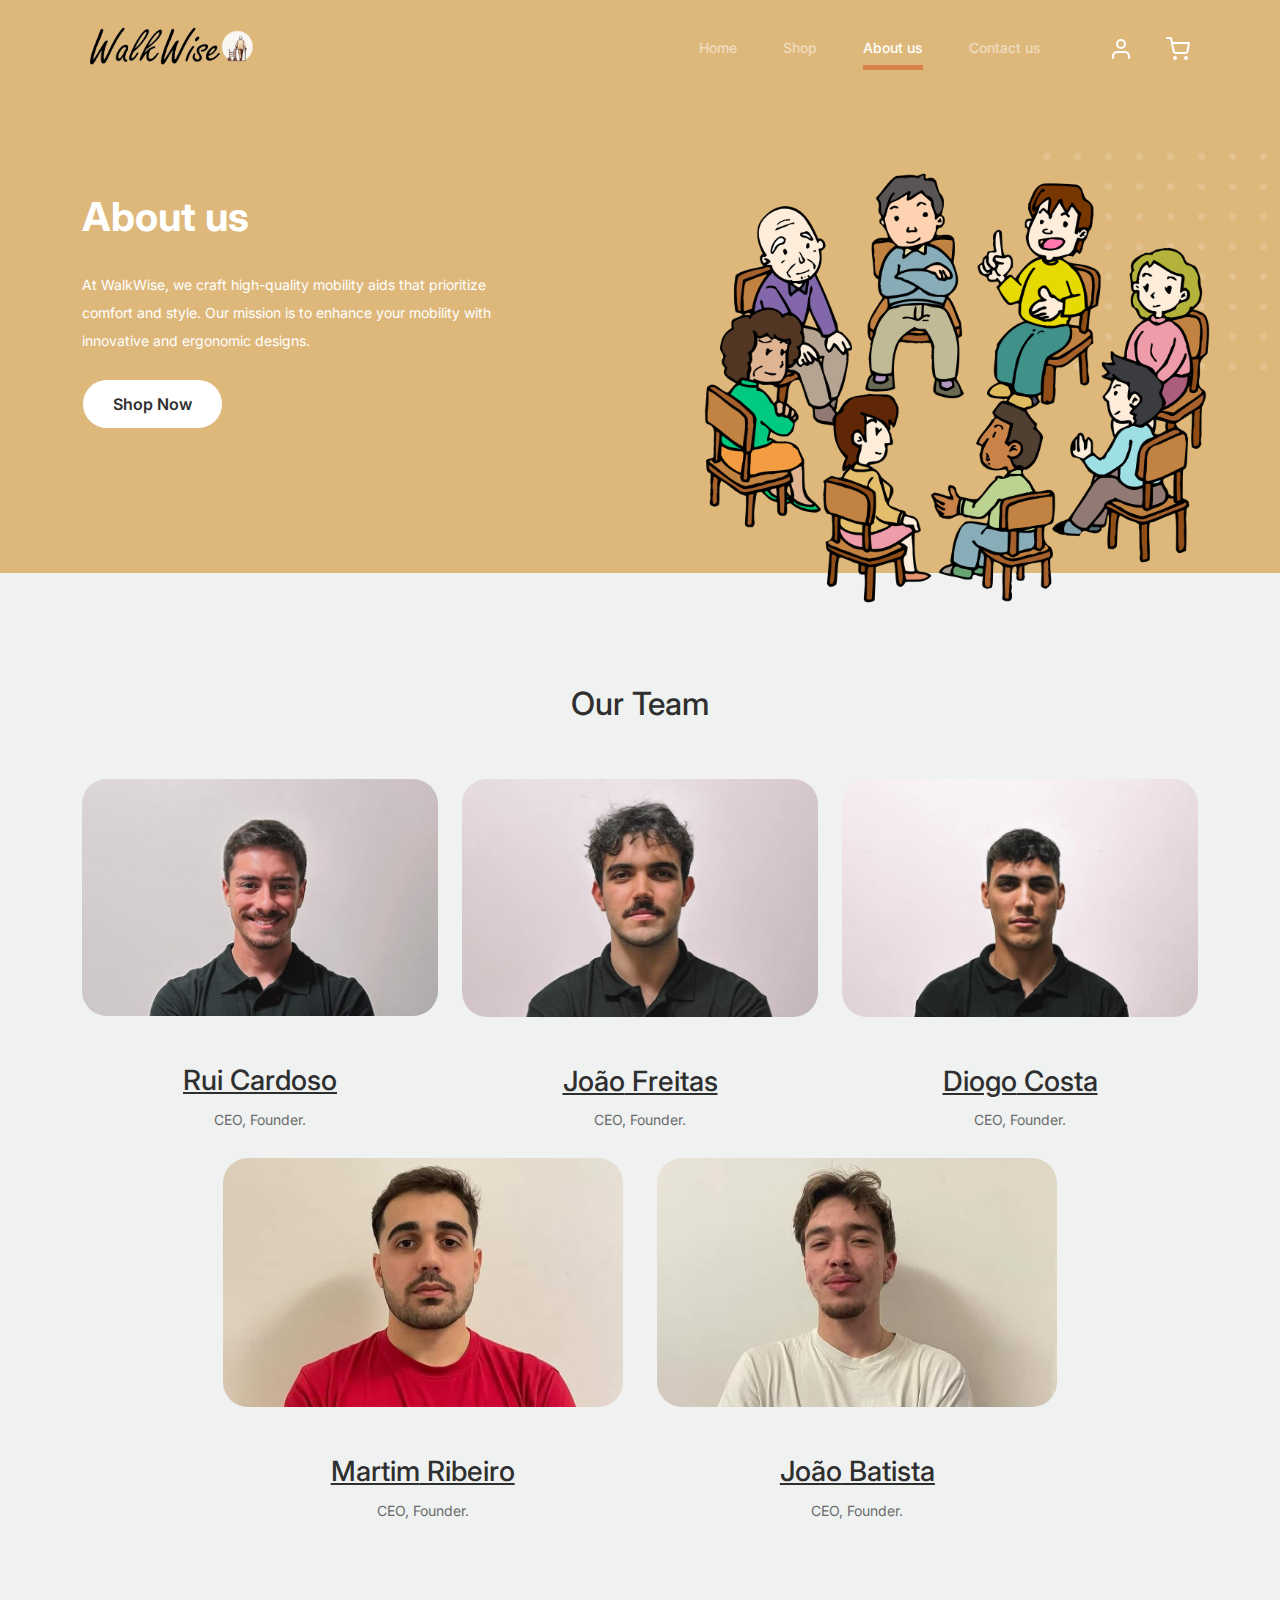
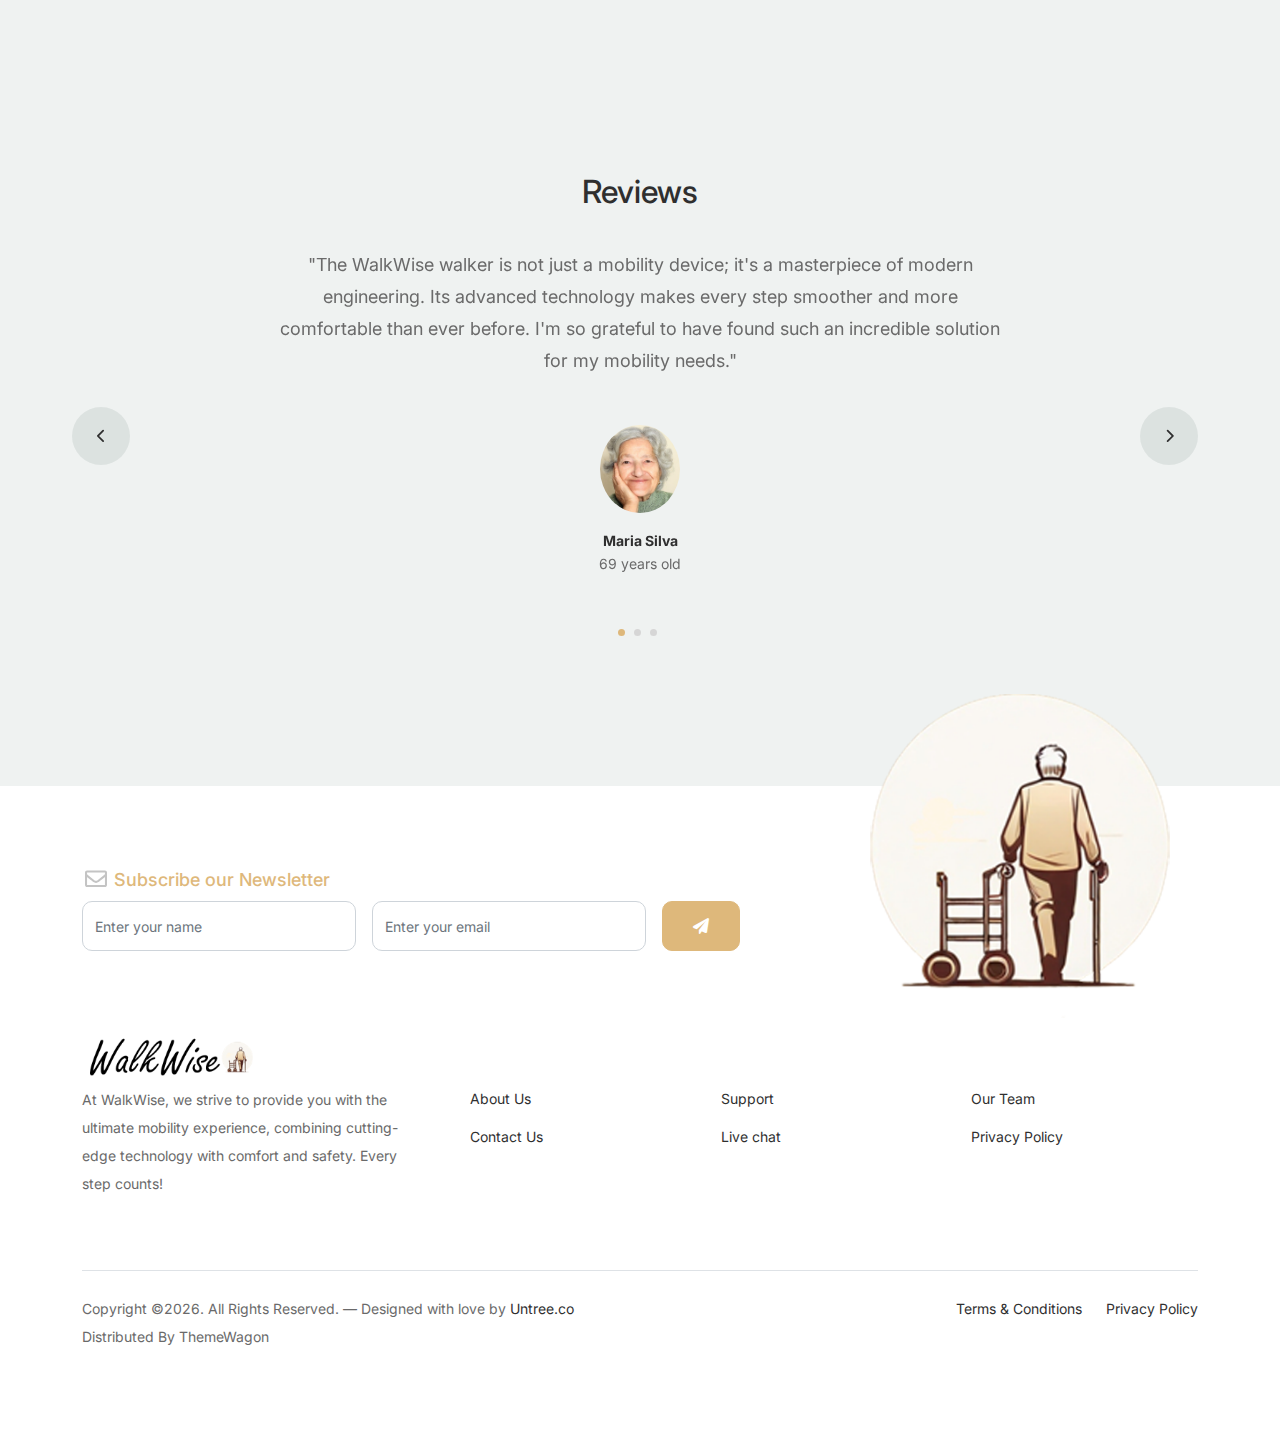
==== commit feafeb52: "a" ====
--- a/about.html
+++ b/about.html
@@ -260,7 +260,7 @@
 														<img src="images/senhora1test.jpg" alt="Maria Jones" class="img-fluid">
 													</div>
 													<h3 class="font-weight-bold">Maria Silva</h3>
-													<span class="position d-block mb-3">69 anos</span>
+													<span class="position d-block mb-3">69 years old</span>
 												</div>
 											</div>
 
@@ -283,7 +283,7 @@
 														<img src="images/carlostestemunho.png" alt="Maria Jones" class="img-fluid">
 													</div>
 													<h3 class="font-weight-bold">Carlos Oliveira</h3>
-													<span class="position d-block mb-3">75 anos</span>
+													<span class="position d-block mb-3">75 years old</span>
 												</div>
 											</div>
 
@@ -306,7 +306,7 @@
 														<img src="images/Elegant Female_edited.jpg" alt="Maria Jones" class="img-fluid">
 													</div>
 													<h3 class="font-weight-bold">Ana Rodrigues</h3>
-													<span class="position d-block mb-3">45 anos</span>
+													<span class="position d-block mb-3">45 years old</span>
 												</div>
 											</div>
 
